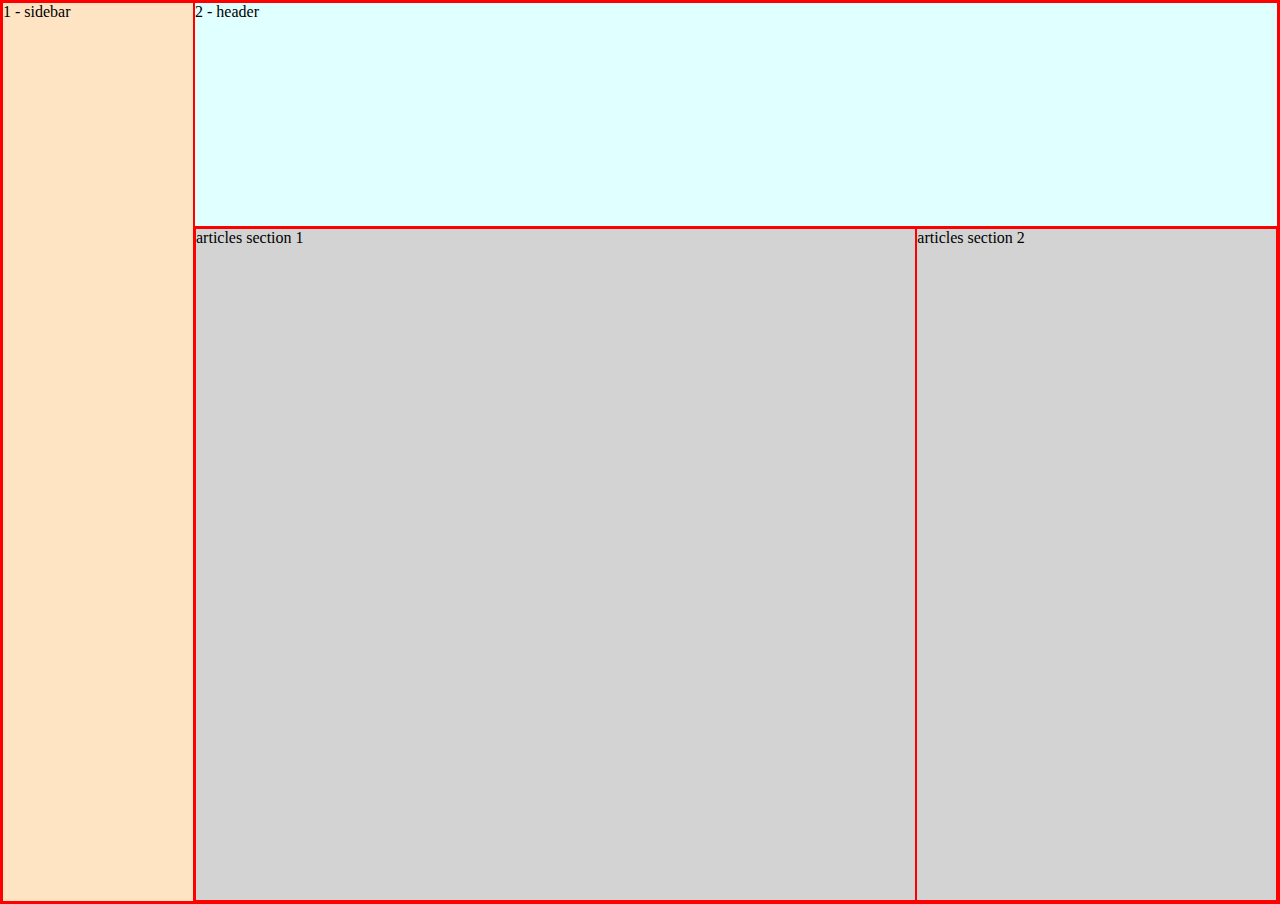
==== index.html @ 5855c3f3 "split articles cell into another grid" ====
<!DOCTYPE html>
<html lang="en">
  <head>
    <meta charset="UTF-8">
    <meta http-equiv="X-UA-Compatible" content="IE=edge">
    <meta name="viewport" content="width=device-width, initial-scale=1.0">
    <title>Dashboard</title>
    <link rel="stylesheet" href="styles.css">
  </head>
  <body>

    <div class="sidebar">1 - sidebar</div>
    <div class="header">2 - header</div>
    <div class="articles">
      <div>articles section 1</div>
      <div>articles section 2</div>
    </div>

  </body>
  <script src="app.js"></script>
</html>
---- styles.css ----
html, * {
    margin: 0;
    padding: 0;
    border: 1px solid red;
}

body {
    display: grid;
    grid-template-columns: 12rem 1fr 1fr 1fr;
    grid-template-rows: 1fr 1fr 1fr 1fr;
    height: 100vh;
}

.sidebar {
    background-color: bisque;
    grid-row: span 4;

}

.header {
    background-color: lightcyan;
    grid-column: span 3;
}

.articles {
    background-color: lightgray;
    grid-column: span 3;
    grid-row: span 3;
    display: grid;
    grid-template-columns: 2fr 1fr;
}
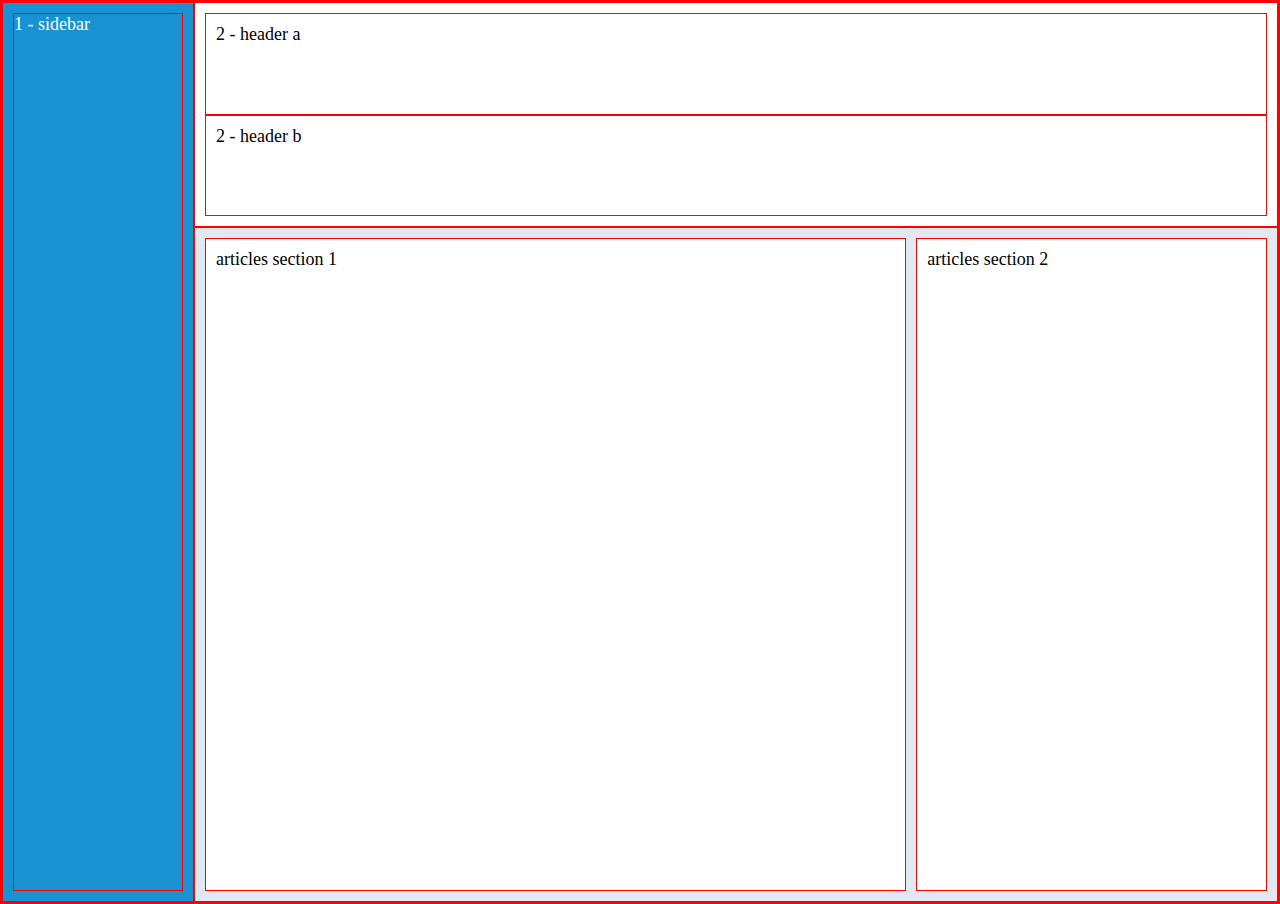
==== commit 22ca440e: "added grids within grids!" ====
--- a/index.html
+++ b/index.html
@@ -9,11 +9,18 @@
   </head>
   <body>
 
-    <div class="sidebar">1 - sidebar</div>
-    <div class="header">2 - header</div>
+    <div class="sidebar">
+      <div>1 - sidebar</div>
+    </div>
+      
+    <div class="header">
+      <div class="header-cell">2 - header a</div>
+      <div class="header-cell">2 - header b</div>
+    </div>
+
     <div class="articles">
-      <div>articles section 1</div>
-      <div>articles section 2</div>
+      <div class="card">articles section 1</div>
+      <div class="card">articles section 2</div>
     </div>
 
   </body>
--- a/styles.css
+++ b/styles.css
@@ -9,23 +9,41 @@
     grid-template-columns: 12rem 1fr 1fr 1fr;
     grid-template-rows: 1fr 1fr 1fr 1fr;
     height: 100vh;
+    font-size: 18px;
 }
 
 .sidebar {
-    background-color: bisque;
+    background-color: #1992d4;
+    color: white;
     grid-row: span 4;
+    padding: 10px;
+    display: grid;
 
 }
 
 .header {
-    background-color: lightcyan;
+    background-color: white;
     grid-column: span 3;
+    padding: 10px;
+    display: grid;
 }
 
 .articles {
-    background-color: lightgray;
+    background-color: #e2e8f0;
     grid-column: span 3;
     grid-row: span 3;
     display: grid;
     grid-template-columns: 2fr 1fr;
+    padding: 10px;
+    gap: 10px;
 }
+
+.header-cell {
+    padding: 10px;
+}
+
+.card {
+    background-color: white;
+    padding: 10px;
+}
+
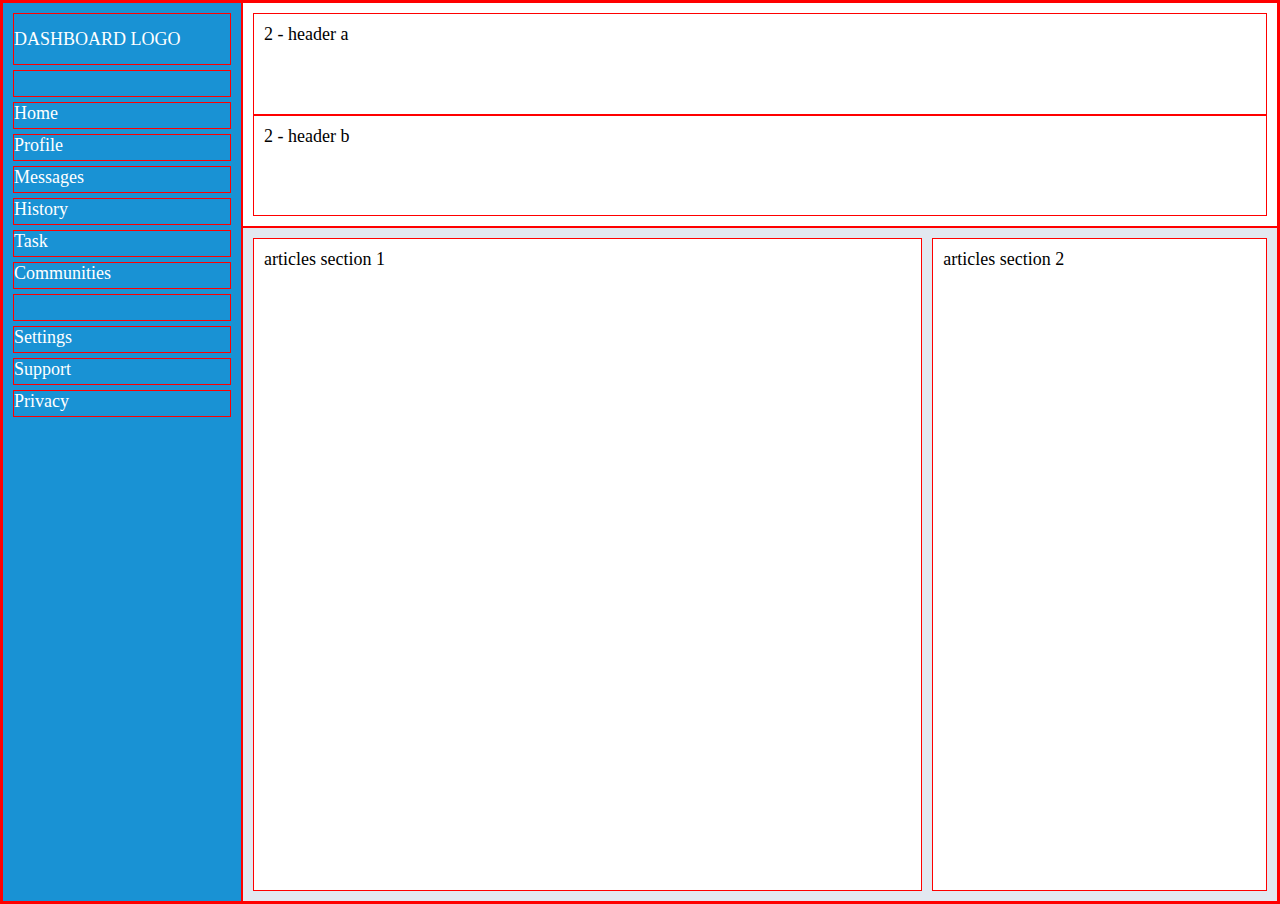
==== commit 64a518b4: "grid elements to sidebar" ====
--- a/index.html
+++ b/index.html
@@ -10,7 +10,18 @@
   <body>
 
     <div class="sidebar">
-      <div>1 - sidebar</div>
+      <div class="sidebar-logo">DASHBOARD LOGO</div>
+      <div class="sidebar-link">&nbsp;</div>
+      <div class="sidebar-link">Home</div>
+      <div class="sidebar-link">Profile</div>
+      <div class="sidebar-link">Messages</div>
+      <div class="sidebar-link">History</div>
+      <div class="sidebar-link">Task</div>
+      <div class="sidebar-link">Communities</div>
+      <div class="sidebar-link">&nbsp;</div>
+      <div class="sidebar-link">Settings</div>
+      <div class="sidebar-link">Support</div>
+      <div class="sidebar-link">Privacy</div>
     </div>
       
     <div class="header">
--- a/styles.css
+++ b/styles.css
@@ -6,7 +6,7 @@
 
 body {
     display: grid;
-    grid-template-columns: 12rem 1fr 1fr 1fr;
+    grid-template-columns: 15rem 1fr 1fr 1fr;
     grid-template-rows: 1fr 1fr 1fr 1fr;
     height: 100vh;
     font-size: 18px;
@@ -18,9 +18,20 @@
     grid-row: span 4;
     padding: 10px;
     display: grid;
-
+    align-content: start;
+    gap: 5px;
 }
 
+.sidebar-logo {  
+    display: flex;
+    min-height: 50px;
+    align-items: center;
+}
+.sidebar-link {
+    display: flex;
+    min-height: 25px;  
+}
+    
 .header {
     background-color: white;
     grid-column: span 3;
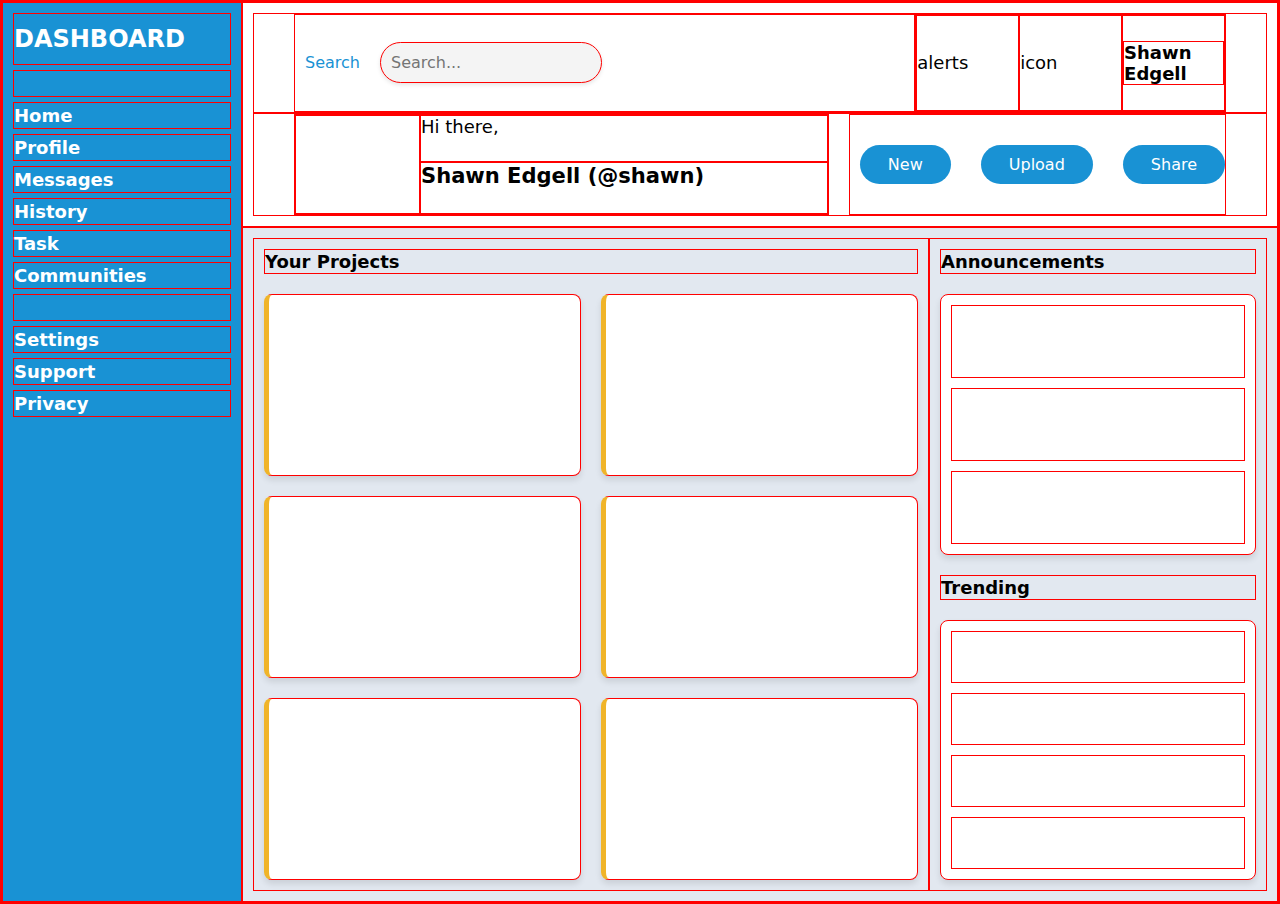
==== commit a8dff5a3: "website skeleton finished" ====
--- a/index.html
+++ b/index.html
@@ -10,7 +10,7 @@
   <body>
 
     <div class="sidebar">
-      <div class="sidebar-logo">DASHBOARD LOGO</div>
+      <div class="sidebar-logo">DASHBOARD</div>
       <div class="sidebar-link">&nbsp;</div>
       <div class="sidebar-link">Home</div>
       <div class="sidebar-link">Profile</div>
@@ -25,13 +25,58 @@
     </div>
       
     <div class="header">
-      <div class="header-cell">2 - header a</div>
-      <div class="header-cell">2 - header b</div>
+      <div class="header-cell-1">
+        <div class="search-container">
+          <button>Search</button>
+          <form id="form">        
+            <input type="search" id="query" name="q" placeholder="Search...">
+          </form>
+        </div>
+        <div class="profile">
+          <div class="icon">alerts</div>
+          <div class="icon">icon</div>
+          <div class="icon"><h4>Shawn Edgell</h4></div>
+        </div>
+      </div>
+      <div class="header-cell-2">
+        <div class="welcome">
+          <div class="welcome-icon"></div>
+          <p>Hi there,</p>
+          <h3>Shawn Edgell (@shawn)</h3>
+        </div>
+        <div class="button-container">
+          <button class="button">New</button>
+          <button class="button">Upload</button>
+          <button class="button">Share</button>
+        </div>
+      </div> 
     </div>
 
     <div class="articles">
-      <div class="card">articles section 1</div>
-      <div class="card">articles section 2</div>
+      <div class="card-1">
+        <div class="article-title-1">Your Projects</div>
+        <div class="projects"></div>
+        <div class="projects"></div>
+        <div class="projects"></div>
+        <div class="projects"></div>
+        <div class="projects"></div>
+        <div class="projects"></div>
+      </div>
+      <div class="card-2">
+        <div class="article-title-2">Announcements</div>
+        <div class="announcements">
+          <div></div>
+          <div></div>
+          <div></div>
+        </div>
+        <div class="article-title-3">Trending</div>
+        <div class="trending">
+          <div></div>
+          <div></div>
+          <div></div>
+          <div></div>
+        </div>
+      </div>
     </div>
 
   </body>
--- a/styles.css
+++ b/styles.css
@@ -2,6 +2,7 @@
     margin: 0;
     padding: 0;
     border: 1px solid red;
+    font-family: system-ui, -apple-system, BlinkMacSystemFont, 'Segoe UI', Roboto, Oxygen, Ubuntu, Cantarell, 'Open Sans', 'Helvetica Neue', sans-serif;
 }
 
 body {
@@ -25,11 +26,17 @@
 .sidebar-logo {  
     display: flex;
     min-height: 50px;
-    align-items: center;
+    font-size: 24px;
+    display: flex;
+    align-items: center;
+    font-weight: bold;
+
 }
 .sidebar-link {
     display: flex;
     min-height: 25px;  
+    align-items: center;
+    font-weight: 700;
 }
     
 .header {
@@ -46,15 +53,156 @@
     display: grid;
     grid-template-columns: 2fr 1fr;
     padding: 10px;
+}
+
+.header-cell {
+    padding: 10px;
+}
+
+.header-cell-1 {
+    display: grid;
+    grid-template-columns: 4fr 2fr;
+    padding: 0px 40px;
+}
+
+.profile {
+    display: grid;
+    grid-template-columns: 1fr 1fr 1fr;
+
+}
+
+.header-cell-2 {
+    display: grid;
+    grid-template-columns: 3fr 2fr;
+    padding: 0px 40px;
+    gap: 20px;
+}
+
+.button-container {
+    display: grid;
+    grid-template-columns: 1fr 1fr 1fr;
+    align-items: center;
+    align-content: center;
+    gap: 20px;
+
+}
+
+.card-1 {
+    background-color: #e2e8f0;
+    padding: 10px;
+    display: grid;
+    gap: 20px;
+    grid-template-columns: 1fr 1fr;
+    grid-template-rows: 25px 1fr 1fr 1fr;
+}
+
+.card-2 {
+    background-color: #e2e8f0;
+    padding: 10px 10px 10px 10px;
+    display: grid;
+    gap: 20px;
+    grid-template-columns: 1fr;
+    grid-template-rows: 25px 1fr 25px 1fr;
+}
+
+.article-title-1 {
+    grid-column: span 2;
+    font-size: 18px;
+    display: flex;
+    align-items: center;
+    font-weight: 600;
+}
+
+.article-title-2 {
+    font-size: 18px;
+    display: flex;
+    align-items: center;
+    font-weight: 600;
+}
+
+.article-title-3 {
+    font-size: 18px;
+    display: flex;
+    align-items: center;
+    font-weight: 600;
+}
+
+.projects, .announcements, .trending {
+    background-color: white;
+    border-radius: 8px;
+    box-shadow: 0 4px 6px rgba(0, 0, 0, 0.1);
+}
+
+.projects {
+    border-left: 5px solid #f0b429;
+}
+
+.announcements {
+    display: grid;
     gap: 10px;
-}
-
-.header-cell {
-    padding: 10px;
-}
-
-.card {
-    background-color: white;
-    padding: 10px;
-}
-
+    padding: 10px;
+    grid-template-rows: 1fr 1fr 1fr;
+}
+
+.trending {
+    display: grid;
+    gap: 10px;
+    padding: 10px;
+    grid-template-rows: 1fr 1fr 1fr 1fr;
+}
+
+.button {
+    background-color:  #1992d4;
+    color: white;
+    padding: 10px 28px;
+    text-align: center;
+    text-decoration: none;
+    display: inline-block;
+    font-size: 16px;
+    border-radius: 25px;
+  }
+
+.search-container, #form {
+    display: flex;
+    gap: 20px;
+    align-items: center;
+}
+
+.icon {
+    display: flex;
+    align-items: center;
+}
+
+.welcome {
+    display: grid;
+    grid-template-columns: 125px 3fr;
+}
+
+.welcome-icon {
+    grid-row: span 2;
+}
+
+#form {
+    display: flex;
+    align-items: center;
+    background-color: #f4f4f4; /* Light gray background */
+    border-radius: 25px; /* Rounded corners */
+    padding: 10px;
+    box-shadow: 0 2px 4px rgba(0, 0, 0, 0.1); /* Subtle box shadow */
+}
+
+#query {
+    flex: 1; /* Expand to fill available space */
+    border: none; /* Remove the border */
+    background: none; /* Remove background color */
+    font-size: 16px;
+}
+
+button {
+    background: none; /* Remove the background color */
+    border: none; /* Remove the border */
+    font-size: 16px;
+    cursor: pointer;
+    color: #1992d4; /* Blue text color */
+    margin-left: 10px; /* Add spacing between input and button */
+}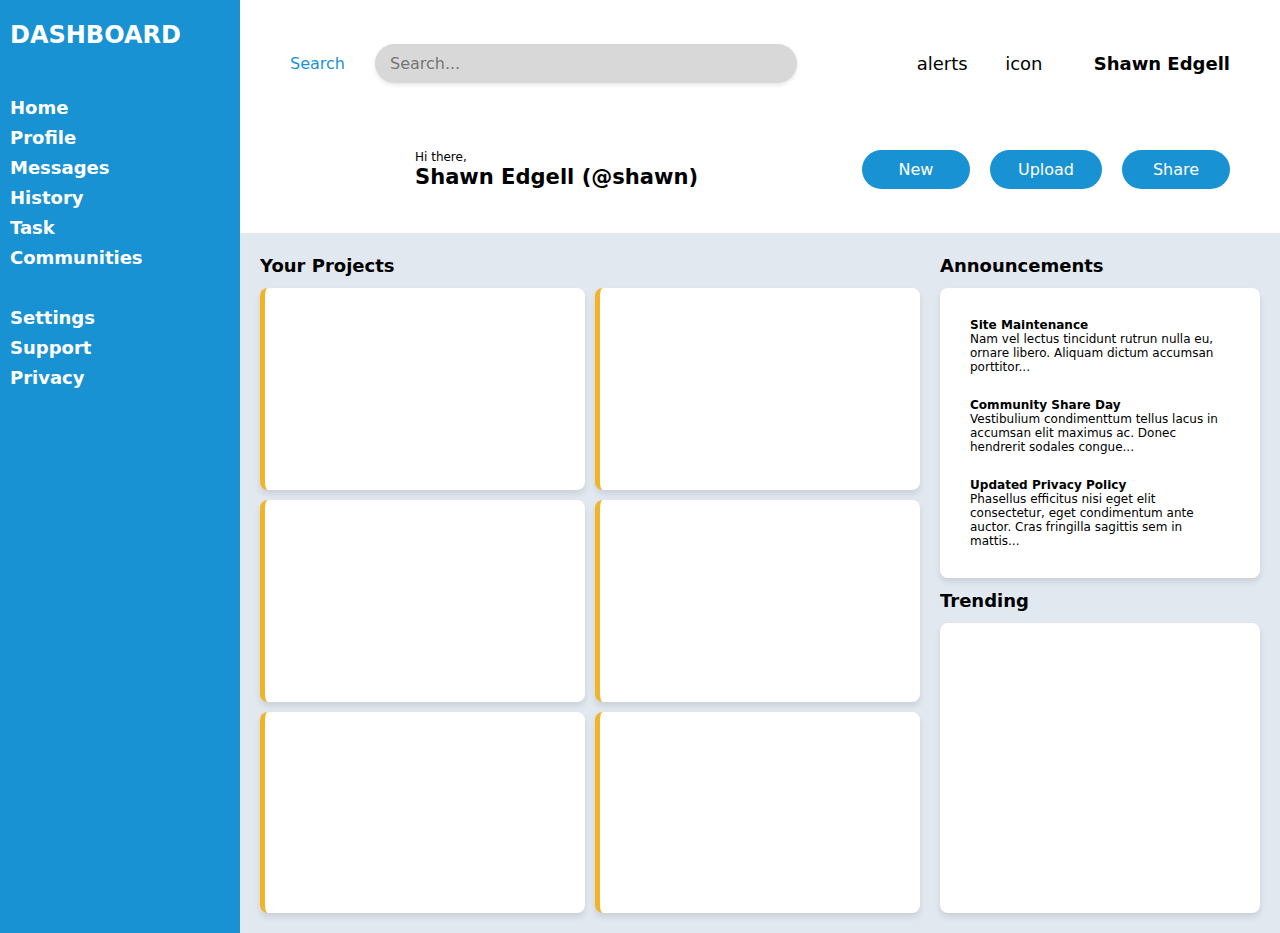
==== commit 91c96358: "site layout complete, just need to add text and logos!" ====
--- a/index.html
+++ b/index.html
@@ -41,7 +41,7 @@
       <div class="header-cell-2">
         <div class="welcome">
           <div class="welcome-icon"></div>
-          <p>Hi there,</p>
+          <p id="hello">Hi there,</p>
           <h3>Shawn Edgell (@shawn)</h3>
         </div>
         <div class="button-container">
@@ -65,9 +65,18 @@
       <div class="card-2">
         <div class="article-title-2">Announcements</div>
         <div class="announcements">
-          <div></div>
-          <div></div>
-          <div></div>
+          <div>
+            <h6>Site Maintenance</h6>
+            <p>Nam vel lectus tincidunt rutrun nulla eu, ornare libero. Aliquam dictum accumsan porttitor...</p>
+          </div>
+          <div>
+            <h6>Community Share Day</h6>
+            <p>Vestibulium condimenttum tellus lacus in accumsan elit maximus ac. Donec hendrerit sodales congue...</p>
+          </div>
+          <div>
+            <h6>Updated Privacy Policy</h6>
+            <p>Phasellus efficitus nisi eget elit consectetur, eget condimentum ante auctor. Cras fringilla sagittis sem in mattis...</p>
+          </div>
         </div>
         <div class="article-title-3">Trending</div>
         <div class="trending">
--- a/styles.css
+++ b/styles.css
@@ -1,7 +1,6 @@
 html, * {
     margin: 0;
     padding: 0;
-    border: 1px solid red;
     font-family: system-ui, -apple-system, BlinkMacSystemFont, 'Segoe UI', Roboto, Oxygen, Ubuntu, Cantarell, 'Open Sans', 'Helvetica Neue', sans-serif;
 }
 
@@ -9,7 +8,6 @@
     display: grid;
     grid-template-columns: 15rem 1fr 1fr 1fr;
     grid-template-rows: 1fr 1fr 1fr 1fr;
-    height: 100vh;
     font-size: 18px;
 }
 
@@ -21,6 +19,7 @@
     display: grid;
     align-content: start;
     gap: 5px;
+    min-height: 100vh; /* Set the minimum height to 100% of the viewport height */
 }
 
 .sidebar-logo {  
@@ -30,15 +29,15 @@
     display: flex;
     align-items: center;
     font-weight: bold;
-
-}
+}
+
 .sidebar-link {
     display: flex;
     min-height: 25px;  
     align-items: center;
     font-weight: 700;
 }
-    
+
 .header {
     background-color: white;
     grid-column: span 3;
@@ -67,8 +66,8 @@
 
 .profile {
     display: grid;
-    grid-template-columns: 1fr 1fr 1fr;
-
+    grid-template-columns: repeat(3, 1fr);
+    gap: 15px;
 }
 
 .header-cell-2 {
@@ -81,17 +80,15 @@
 .button-container {
     display: grid;
     grid-template-columns: 1fr 1fr 1fr;
-    align-items: center;
-    align-content: center;
     gap: 20px;
-
+    align-items: center;
 }
 
 .card-1 {
     background-color: #e2e8f0;
     padding: 10px;
     display: grid;
-    gap: 20px;
+    gap: 10px;
     grid-template-columns: 1fr 1fr;
     grid-template-rows: 25px 1fr 1fr 1fr;
 }
@@ -100,7 +97,7 @@
     background-color: #e2e8f0;
     padding: 10px 10px 10px 10px;
     display: grid;
-    gap: 20px;
+    gap: 10px;
     grid-template-columns: 1fr;
     grid-template-rows: 25px 1fr 25px 1fr;
 }
@@ -131,6 +128,7 @@
     background-color: white;
     border-radius: 8px;
     box-shadow: 0 4px 6px rgba(0, 0, 0, 0.1);
+    padding: 20px;
 }
 
 .projects {
@@ -140,7 +138,7 @@
 .announcements {
     display: grid;
     gap: 10px;
-    padding: 10px;
+    padding: 30px;
     grid-template-rows: 1fr 1fr 1fr;
 }
 
@@ -160,17 +158,19 @@
     display: inline-block;
     font-size: 16px;
     border-radius: 25px;
-  }
+}
 
 .search-container, #form {
     display: flex;
-    gap: 20px;
-    align-items: center;
+    gap: 30px;
+    align-items: center;
+    margin-right: 60px;
 }
 
 .icon {
     display: flex;
     align-items: center;
+    white-space: nowrap; /* Prevent text from wrapping */
 }
 
 .welcome {
@@ -185,10 +185,11 @@
 #form {
     display: flex;
     align-items: center;
-    background-color: #f4f4f4; /* Light gray background */
+    background-color: #d8d8d8; /* Light gray background */
     border-radius: 25px; /* Rounded corners */
-    padding: 10px;
+    padding: 10px 15px; /* Adjusted padding to make the search bar narrower */
     box-shadow: 0 2px 4px rgba(0, 0, 0, 0.1); /* Subtle box shadow */
+    width: 100%; /* Set the width to 100% to span the entire cell */
 }
 
 #query {
@@ -204,5 +205,73 @@
     font-size: 16px;
     cursor: pointer;
     color: #1992d4; /* Blue text color */
-    margin-left: 10px; /* Add spacing between input and button */
+}
+
+#hello {
+    display: flex;
+    align-items: end;
+}
+
+p {
+    font-size: 12px;
+}
+
+h3, h6, .article-title-1 {
+    white-space: nowrap;
+}
+
+@media (max-width: 800px) {
+    .articles {
+        grid-template-columns: 1fr; 
+        padding: 0;
+        margin: 0;
+    }
+
+@media (max-width: 600px) {
+    body, .articles, .header-cell-1, .header-cell-2, .header {
+        grid-template-columns: 1fr; 
+        padding: 0;
+        margin: 0;
+    }
+
+    .sidebar {
+        display: flex;
+        justify-content: center;
+        align-items: center;
+        flex-direction: column;
+        gap:10px;
+    }
+
+    .sidebar-link, .sidebar-logo {
+        text-align: center;
+    }
+
+    .sidebar-link {
+        font-size: 24px;
+    }
+
+    .sidebar-logo {
+        font-size: 30px;
+    }
+
+    .header {
+        gap:20px;
+        padding: 20px; /* Add some padding to the header for spacing */
+    }
+
+    .header-cell-1 {
+        gap: 20px; /* Adjust the gap between elements in header-cell-1 for a modern look */
+    }
+    
+    .profile, .button-container {
+        justify-content: center; /* Center align elements within profile and button-container */
+    }
+
+    .button {
+        width: 100%; /* Make the buttons take the full width of the container */
+    }
+    #form {
+        width: 100%; /* Make the search bar span the entire cell */
+    }
+}
 }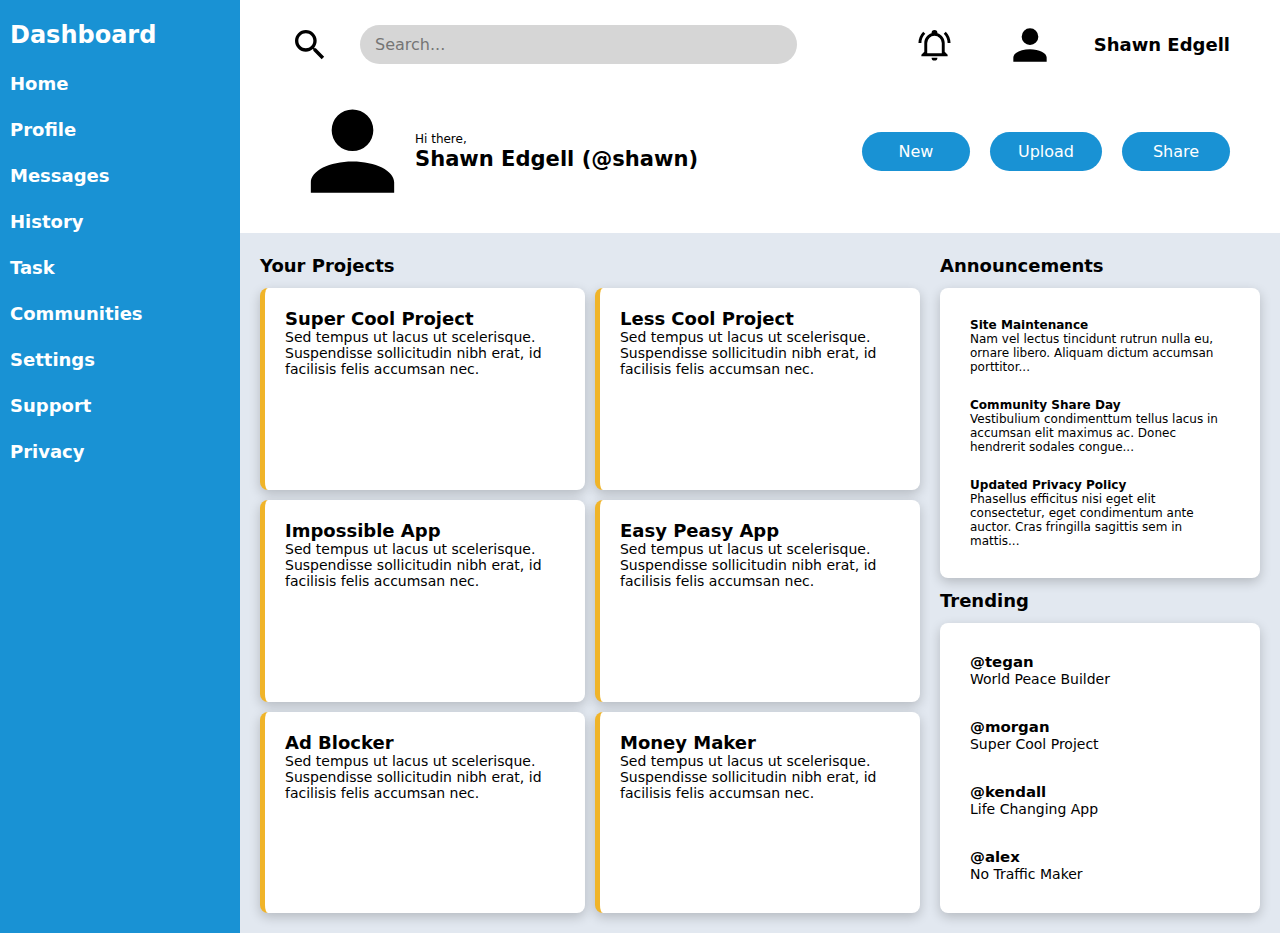
==== commit 79582a76: "added text, icons, links to all pages, all the bells and whistles" ====
--- a/index.html
+++ b/index.html
@@ -10,37 +10,63 @@
   <body>
 
     <div class="sidebar">
-      <div class="sidebar-logo">DASHBOARD</div>
-      <div class="sidebar-link">&nbsp;</div>
-      <div class="sidebar-link">Home</div>
-      <div class="sidebar-link">Profile</div>
-      <div class="sidebar-link">Messages</div>
-      <div class="sidebar-link">History</div>
-      <div class="sidebar-link">Task</div>
-      <div class="sidebar-link">Communities</div>
-      <div class="sidebar-link">&nbsp;</div>
-      <div class="sidebar-link">Settings</div>
-      <div class="sidebar-link">Support</div>
-      <div class="sidebar-link">Privacy</div>
+      <div class="sidebar-logo">Dashboard</div>
+      <div class="sidebar-button">
+        <a href="/pages/1-profile.html">Home</a>
+      </div>
+      <div class="sidebar-button">
+        <a href="/pages/1-profile.html">Profile</a>
+      </div>
+      <div class="sidebar-button">
+        <a href="/pages/2-messages.html">Messages</a>
+      </div>
+      <div class="sidebar-button">
+        <a href="/pages/3-history.html">History</a>
+      </div>
+      <div class="sidebar-button">
+        <a href="/pages/4-task.html">Task</a>
+      </div>
+      <div class="sidebar-button">
+        <a href="/pages/5-communities.html">Communities</a>
+      </div>
+      <div class="sidebar-button">
+        <a href="/pages/6-settings.html">Settings</a>
+      </div>
+      <div class="sidebar-button">
+        <a href="/pages/7-support.html">Support</a>
+      </div>
+      <div class="sidebar-button">
+        <a href="/pages/8-privacy.html">Privacy</a>
+      </div>
     </div>
       
     <div class="header">
       <div class="header-cell-1">
         <div class="search-container">
-          <button>Search</button>
+          <div class="search-logo">
+            <svg width="40px" xmlns="http://www.w3.org/2000/svg" viewBox="0 0 24 24"><path d="M9.5,3A6.5,6.5 0 0,1 16,9.5C16,11.11 15.41,12.59 14.44,13.73L14.71,14H15.5L20.5,19L19,20.5L14,15.5V14.71L13.73,14.44C12.59,15.41 11.11,16 9.5,16A6.5,6.5 0 0,1 3,9.5A6.5,6.5 0 0,1 9.5,3M9.5,5C7,5 5,7 5,9.5C5,12 7,14 9.5,14C12,14 14,12 14,9.5C14,7 12,5 9.5,5Z" /></svg>
+          </div>
           <form id="form">        
             <input type="search" id="query" name="q" placeholder="Search...">
           </form>
         </div>
         <div class="profile">
-          <div class="icon">alerts</div>
-          <div class="icon">icon</div>
-          <div class="icon"><h4>Shawn Edgell</h4></div>
+          <div class="icon">
+            <svg width="35px" xmlns="http://www.w3.org/2000/svg" viewBox="0 0 24 24"><path d="M10,21H14A2,2 0 0,1 12,23A2,2 0 0,1 10,21M21,19V20H3V19L5,17V11C5,7.9 7.03,5.17 10,4.29C10,4.19 10,4.1 10,4A2,2 0 0,1 12,2A2,2 0 0,1 14,4C14,4.1 14,4.19 14,4.29C16.97,5.17 19,7.9 19,11V17L21,19M17,11A5,5 0 0,0 12,6A5,5 0 0,0 7,11V18H17V11M19.75,3.19L18.33,4.61C20.04,6.3 21,8.6 21,11H23C23,8.07 21.84,5.25 19.75,3.19M1,11H3C3,8.6 3.96,6.3 5.67,4.61L4.25,3.19C2.16,5.25 1,8.07 1,11Z" /></svg>
+          </div>
+          <div class="icon">
+            <svg width="50px" xmlns="http://www.w3.org/2000/svg" viewBox="0 0 24 24"><path d="M12,4A4,4 0 0,1 16,8A4,4 0 0,1 12,12A4,4 0 0,1 8,8A4,4 0 0,1 12,4M12,14C16.42,14 20,15.79 20,18V20H4V18C4,15.79 7.58,14 12,14Z" /></svg>
+          </div>
+          <div class="icon">
+            <h4>Shawn Edgell</h4>
+          </div>
         </div>
       </div>
       <div class="header-cell-2">
         <div class="welcome">
-          <div class="welcome-icon"></div>
+          <div class="welcome-icon">
+            <svg xmlns="http://www.w3.org/2000/svg" viewBox="0 0 24 24"><path d="M12,4A4,4 0 0,1 16,8A4,4 0 0,1 12,12A4,4 0 0,1 8,8A4,4 0 0,1 12,4M12,14C16.42,14 20,15.79 20,18V20H4V18C4,15.79 7.58,14 12,14Z" /></svg>
+          </div>
           <p id="hello">Hi there,</p>
           <h3>Shawn Edgell (@shawn)</h3>
         </div>
@@ -55,12 +81,30 @@
     <div class="articles">
       <div class="card-1">
         <div class="article-title-1">Your Projects</div>
-        <div class="projects"></div>
-        <div class="projects"></div>
-        <div class="projects"></div>
-        <div class="projects"></div>
-        <div class="projects"></div>
-        <div class="projects"></div>
+        <div class="projects">
+          <h4>Super Cool Project</h4>
+          <p>Sed tempus ut lacus ut scelerisque. Suspendisse sollicitudin nibh erat, id facilisis felis accumsan nec.</p>
+        </div>
+        <div class="projects">
+          <h4>Less Cool Project</h4>
+          <p>Sed tempus ut lacus ut scelerisque. Suspendisse sollicitudin nibh erat, id facilisis felis accumsan nec.</p>
+        </div>
+        <div class="projects">
+          <h4>Impossible App</h4>
+          <p>Sed tempus ut lacus ut scelerisque. Suspendisse sollicitudin nibh erat, id facilisis felis accumsan nec.</p>
+        </div>
+        <div class="projects">
+          <h4>Easy Peasy App</h4>
+          <p>Sed tempus ut lacus ut scelerisque. Suspendisse sollicitudin nibh erat, id facilisis felis accumsan nec.</p>
+        </div>
+        <div class="projects">
+          <h4>Ad Blocker</h4>
+          <p>Sed tempus ut lacus ut scelerisque. Suspendisse sollicitudin nibh erat, id facilisis felis accumsan nec.</p>
+        </div>
+        <div class="projects">
+          <h4>Money Maker</h4>
+          <p>Sed tempus ut lacus ut scelerisque. Suspendisse sollicitudin nibh erat, id facilisis felis accumsan nec.</p>
+        </div>
       </div>
       <div class="card-2">
         <div class="article-title-2">Announcements</div>
@@ -80,10 +124,22 @@
         </div>
         <div class="article-title-3">Trending</div>
         <div class="trending">
-          <div></div>
-          <div></div>
-          <div></div>
-          <div></div>
+          <div class="users">
+            <h5>@tegan</h5>
+            <p>World Peace Builder</p>
+          </div>
+          <div class="users">
+            <h5>@morgan</h5>
+            <p>Super Cool Project</p>
+          </div>
+          <div class="users">
+            <h5>@kendall</h5>
+            <p>Life Changing App</p>
+          </div>
+          <div class="users">
+            <h5>@alex</h5>
+            <p>No Traffic Maker</p>
+          </div>
         </div>
       </div>
     </div>
--- a/styles.css
+++ b/styles.css
@@ -19,11 +19,10 @@
     display: grid;
     align-content: start;
     gap: 5px;
-    min-height: 100vh; /* Set the minimum height to 100% of the viewport height */
+    min-height: 100vh;
 }
 
 .sidebar-logo {  
-    display: flex;
     min-height: 50px;
     font-size: 24px;
     display: flex;
@@ -31,11 +30,22 @@
     font-weight: bold;
 }
 
-.sidebar-link {
-    display: flex;
-    min-height: 25px;  
+.sidebar-button {
+    min-height: 25px;
     align-items: center;
     font-weight: 700;
+    background-color: #1992d4;
+    color: white;
+    border: none;
+    cursor: pointer;
+    padding: 8px 0;
+    text-align: left;
+    transition: background-color 0.3s, color 0.3s;
+    width: 100%;
+}
+
+.sidebar-button:hover {
+    background-color: #1574b6;
 }
 
 .header {
@@ -95,7 +105,7 @@
 
 .card-2 {
     background-color: #e2e8f0;
-    padding: 10px 10px 10px 10px;
+    padding: 10px;
     display: grid;
     gap: 10px;
     grid-template-columns: 1fr;
@@ -127,8 +137,17 @@
 .projects, .announcements, .trending {
     background-color: white;
     border-radius: 8px;
-    box-shadow: 0 4px 6px rgba(0, 0, 0, 0.1);
+    box-shadow: 0 4px 12px rgba(0, 0, 0, 0.2);
     padding: 20px;
+    transition: transform 0.3s ease-in-out;
+}
+
+.projects:hover, .announcements:hover, .trending:hover {
+    transform: scale(1.05);
+    transition: transform 0.3s ease-in-out;
+    box-shadow: 0 8px 20px rgba(0, 0, 0, 0.3); 
+    z-index: 1;
+    cursor: pointer;
 }
 
 .projects {
@@ -145,12 +164,12 @@
 .trending {
     display: grid;
     gap: 10px;
-    padding: 10px;
+    padding: 20px;
     grid-template-rows: 1fr 1fr 1fr 1fr;
 }
 
 .button {
-    background-color:  #1992d4;
+    background-color: #1992d4;
     color: white;
     padding: 10px 28px;
     text-align: center;
@@ -158,6 +177,11 @@
     display: inline-block;
     font-size: 16px;
     border-radius: 25px;
+    transition: background-color 0.3s, color 0.3s;
+}
+
+.button:hover {
+    background-color: #1574b6;
 }
 
 .search-container, #form {
@@ -167,10 +191,21 @@
     margin-right: 60px;
 }
 
+.search-logo {
+    display: flex;
+    justify-content: center;
+    transition: transform 0.2s ease-in-out;
+}
+
 .icon {
     display: flex;
     align-items: center;
-    white-space: nowrap; /* Prevent text from wrapping */
+    white-space: nowrap;
+    transition: transform 0.2s ease-in-out;
+}
+
+.icon:hover, .search-logo:hover, .welcome-icon:hover {
+    transform: scale(1.05);
 }
 
 .welcome {
@@ -180,56 +215,80 @@
 
 .welcome-icon {
     grid-row: span 2;
+    display: flex;
+    transition: transform 0.2s ease-in-out;
 }
 
 #form {
     display: flex;
     align-items: center;
-    background-color: #d8d8d8; /* Light gray background */
-    border-radius: 25px; /* Rounded corners */
-    padding: 10px 15px; /* Adjusted padding to make the search bar narrower */
-    box-shadow: 0 2px 4px rgba(0, 0, 0, 0.1); /* Subtle box shadow */
-    width: 100%; /* Set the width to 100% to span the entire cell */
+    background-color: #d6d6d6;
+    border-radius: 25px;
+    padding: 10px 15px;
+    width: 100%;
 }
 
 #query {
-    flex: 1; /* Expand to fill available space */
-    border: none; /* Remove the border */
-    background: none; /* Remove background color */
+    flex: 1;
+    border: none;
+    background: none;
     font-size: 16px;
 }
 
 button {
-    background: none; /* Remove the background color */
-    border: none; /* Remove the border */
+    background: none;
+    border: none;
     font-size: 16px;
     cursor: pointer;
-    color: #1992d4; /* Blue text color */
+    color: #1992d4;
 }
 
 #hello {
     display: flex;
     align-items: end;
+}
+
+.projects > p, .users > p {
+    font-size: 14px;
 }
 
 p {
     font-size: 12px;
 }
 
+a {
+    text-decoration: none;
+    color: white;
+}
+
 h3, h6, .article-title-1 {
     white-space: nowrap;
 }
 
+.users:hover {
+    background-color: #f0b429;
+    color: white;
+    transition: background-color 0.3s, color 0.3s;
+    cursor: pointer;
+}
+
+.users {
+    padding: 10px;
+    border-radius: 5px;
+    transition: background-color 0.3s, color 0.3s;
+}
+
 @media (max-width: 800px) {
     .articles {
-        grid-template-columns: 1fr; 
+        grid-template-columns: 1fr;
         padding: 0;
         margin: 0;
     }
+}
 
 @media (max-width: 600px) {
     body, .articles, .header-cell-1, .header-cell-2, .header {
-        grid-template-columns: 1fr; 
+        grid-template-columns: 1fr;
         padding: 0;
         margin: 0;
     }
@@ -239,39 +298,41 @@
         justify-content: center;
         align-items: center;
         flex-direction: column;
-        gap:10px;
-    }
-
-    .sidebar-link, .sidebar-logo {
+        gap: 10px;
+        height: 50vh !important;
+    }
+
+    .sidebar-button, .sidebar-logo {
         text-align: center;
     }
 
-    .sidebar-link {
+    .sidebar-button {
         font-size: 24px;
-    }
-
-    .sidebar-logo {
-        font-size: 30px;
-    }
-
-    .header {
-        gap:20px;
-        padding: 20px; /* Add some padding to the header for spacing */
+        justify-content: center;
     }
 
     .header-cell-1 {
-        gap: 20px; /* Adjust the gap between elements in header-cell-1 for a modern look */
-    }
-    
-    .profile, .button-container {
-        justify-content: center; /* Center align elements within profile and button-container */
-    }
-
-    .button {
-        width: 100%; /* Make the buttons take the full width of the container */
-    }
-    #form {
-        width: 100%; /* Make the search bar span the entire cell */
-    }
-}
+        display: none;
+    }
+
+    .welcome {
+        grid-template-columns: 1fr;
+    }
+
+    .header-cell-2 {
+        margin-bottom: 50px;
+    }
+
+    .welcome-icon, p, h3 {
+        justify-content: center;
+        text-align: ce;
+    }
+
+    svg {
+        width: 200px;
+    }
+
+    .button-container {
+        margin: 0 10px;
+    }
 }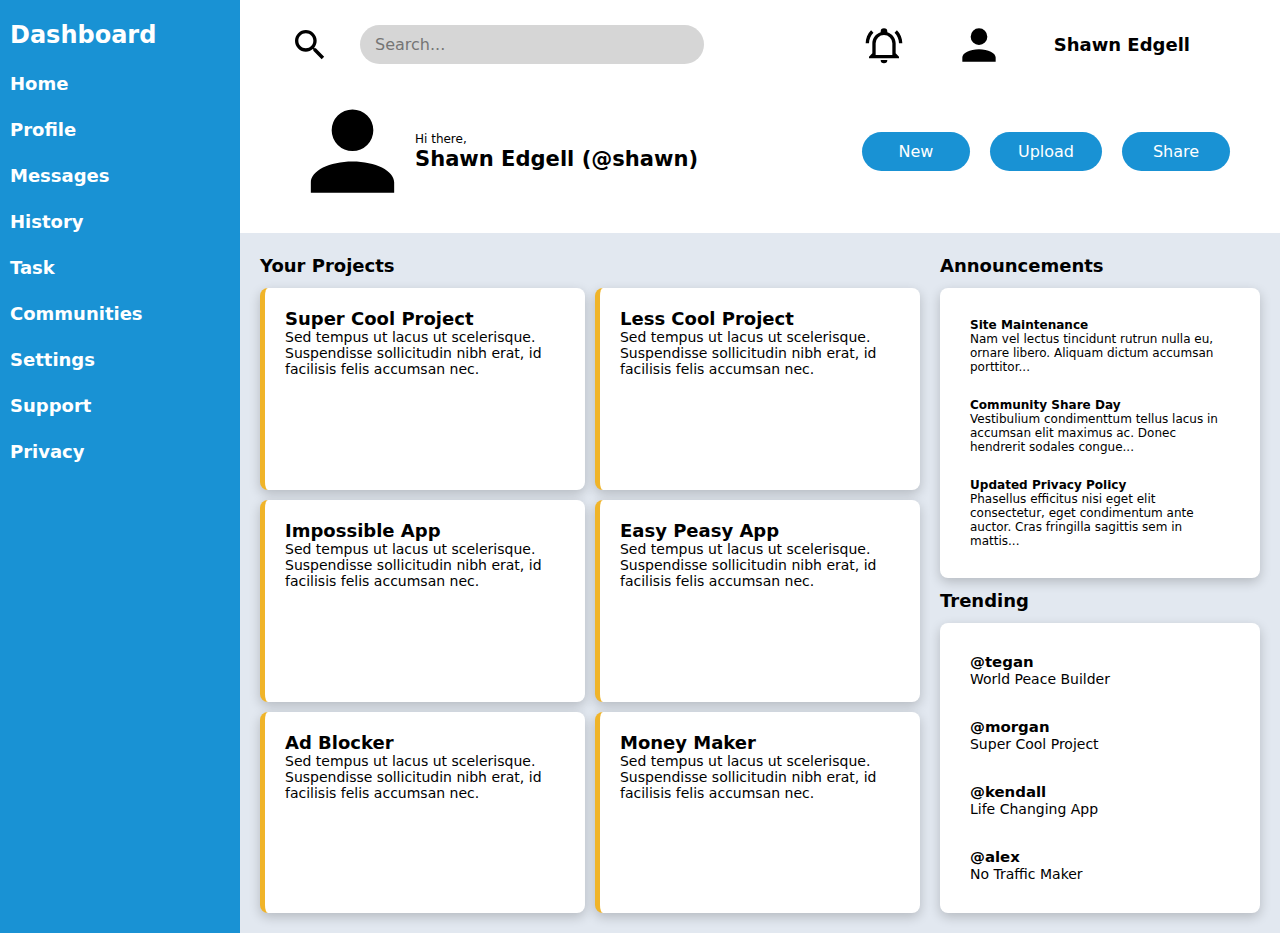
==== commit a87fcf81: "updated icons to hover correctly" ====
--- a/index.html
+++ b/index.html
@@ -52,7 +52,7 @@
         </div>
         <div class="profile">
           <div class="icon">
-            <svg width="35px" xmlns="http://www.w3.org/2000/svg" viewBox="0 0 24 24"><path d="M10,21H14A2,2 0 0,1 12,23A2,2 0 0,1 10,21M21,19V20H3V19L5,17V11C5,7.9 7.03,5.17 10,4.29C10,4.19 10,4.1 10,4A2,2 0 0,1 12,2A2,2 0 0,1 14,4C14,4.1 14,4.19 14,4.29C16.97,5.17 19,7.9 19,11V17L21,19M17,11A5,5 0 0,0 12,6A5,5 0 0,0 7,11V18H17V11M19.75,3.19L18.33,4.61C20.04,6.3 21,8.6 21,11H23C23,8.07 21.84,5.25 19.75,3.19M1,11H3C3,8.6 3.96,6.3 5.67,4.61L4.25,3.19C2.16,5.25 1,8.07 1,11Z" /></svg>
+            <svg width="40px" xmlns="http://www.w3.org/2000/svg" viewBox="0 0 24 24"><path d="M10,21H14A2,2 0 0,1 12,23A2,2 0 0,1 10,21M21,19V20H3V19L5,17V11C5,7.9 7.03,5.17 10,4.29C10,4.19 10,4.1 10,4A2,2 0 0,1 12,2A2,2 0 0,1 14,4C14,4.1 14,4.19 14,4.29C16.97,5.17 19,7.9 19,11V17L21,19M17,11A5,5 0 0,0 12,6A5,5 0 0,0 7,11V18H17V11M19.75,3.19L18.33,4.61C20.04,6.3 21,8.6 21,11H23C23,8.07 21.84,5.25 19.75,3.19M1,11H3C3,8.6 3.96,6.3 5.67,4.61L4.25,3.19C2.16,5.25 1,8.07 1,11Z" /></svg>
           </div>
           <div class="icon">
             <svg width="50px" xmlns="http://www.w3.org/2000/svg" viewBox="0 0 24 24"><path d="M12,4A4,4 0 0,1 16,8A4,4 0 0,1 12,12A4,4 0 0,1 8,8A4,4 0 0,1 12,4M12,14C16.42,14 20,15.79 20,18V20H4V18C4,15.79 7.58,14 12,14Z" /></svg>
--- a/styles.css
+++ b/styles.css
@@ -78,6 +78,10 @@
     display: grid;
     grid-template-columns: repeat(3, 1fr);
     gap: 15px;
+    align-items: center;
+    justify-content: center;
+    gap: 50px;
+    margin: 0 40px;
 }
 
 .header-cell-2 {
@@ -200,6 +204,7 @@
 .icon {
     display: flex;
     align-items: center;
+    justify-content: center;
     white-space: nowrap;
     transition: transform 0.2s ease-in-out;
 }
